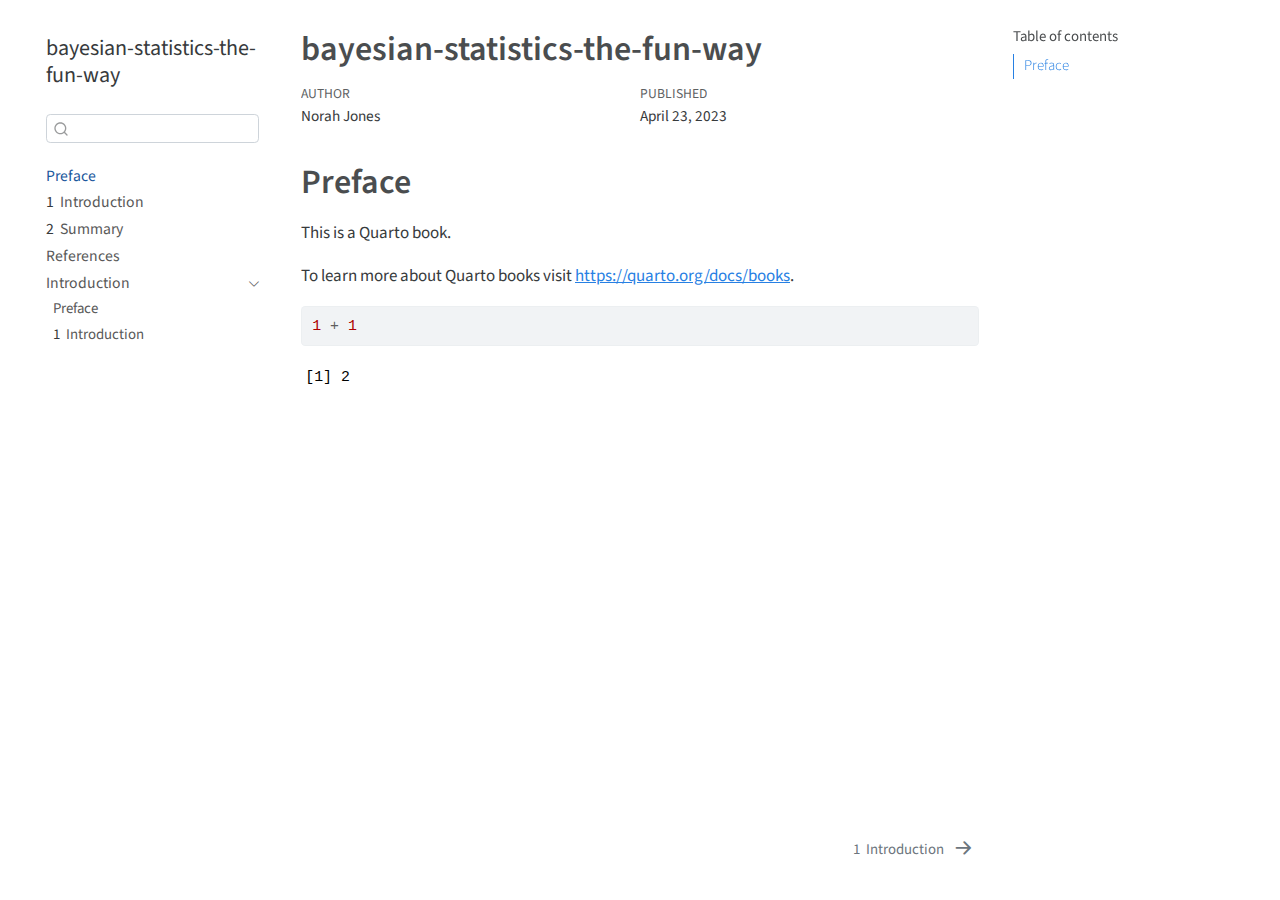
==== _book/index.html @ 89ba782b "_book changes" ====
<!DOCTYPE html>
<html xmlns="http://www.w3.org/1999/xhtml" lang="en" xml:lang="en"><head>

<meta charset="utf-8">
<meta name="generator" content="quarto-1.3.294">

<meta name="viewport" content="width=device-width, initial-scale=1.0, user-scalable=yes">

<meta name="author" content="Norah Jones">
<meta name="dcterms.date" content="2023-04-23">

<title>bayesian-statistics-the-fun-way</title>
<style>
code{white-space: pre-wrap;}
span.smallcaps{font-variant: small-caps;}
div.columns{display: flex; gap: min(4vw, 1.5em);}
div.column{flex: auto; overflow-x: auto;}
div.hanging-indent{margin-left: 1.5em; text-indent: -1.5em;}
ul.task-list{list-style: none;}
ul.task-list li input[type="checkbox"] {
  width: 0.8em;
  margin: 0 0.8em 0.2em -1em; /* quarto-specific, see https://github.com/quarto-dev/quarto-cli/issues/4556 */ 
  vertical-align: middle;
}
/* CSS for syntax highlighting */
pre > code.sourceCode { white-space: pre; position: relative; }
pre > code.sourceCode > span { display: inline-block; line-height: 1.25; }
pre > code.sourceCode > span:empty { height: 1.2em; }
.sourceCode { overflow: visible; }
code.sourceCode > span { color: inherit; text-decoration: inherit; }
div.sourceCode { margin: 1em 0; }
pre.sourceCode { margin: 0; }
@media screen {
div.sourceCode { overflow: auto; }
}
@media print {
pre > code.sourceCode { white-space: pre-wrap; }
pre > code.sourceCode > span { text-indent: -5em; padding-left: 5em; }
}
pre.numberSource code
  { counter-reset: source-line 0; }
pre.numberSource code > span
  { position: relative; left: -4em; counter-increment: source-line; }
pre.numberSource code > span > a:first-child::before
  { content: counter(source-line);
    position: relative; left: -1em; text-align: right; vertical-align: baseline;
    border: none; display: inline-block;
    -webkit-touch-callout: none; -webkit-user-select: none;
    -khtml-user-select: none; -moz-user-select: none;
    -ms-user-select: none; user-select: none;
    padding: 0 4px; width: 4em;
  }
pre.numberSource { margin-left: 3em;  padding-left: 4px; }
div.sourceCode
  {   }
@media screen {
pre > code.sourceCode > span > a:first-child::before { text-decoration: underline; }
}
</style>


<script src="site_libs/quarto-nav/quarto-nav.js"></script>
<script src="site_libs/quarto-nav/headroom.min.js"></script>
<script src="site_libs/clipboard/clipboard.min.js"></script>
<script src="site_libs/quarto-search/autocomplete.umd.js"></script>
<script src="site_libs/quarto-search/fuse.min.js"></script>
<script src="site_libs/quarto-search/quarto-search.js"></script>
<meta name="quarto:offset" content="./">
<link href="./intro.html" rel="next">
<script src="site_libs/quarto-html/quarto.js"></script>
<script src="site_libs/quarto-html/popper.min.js"></script>
<script src="site_libs/quarto-html/tippy.umd.min.js"></script>
<script src="site_libs/quarto-html/anchor.min.js"></script>
<link href="site_libs/quarto-html/tippy.css" rel="stylesheet">
<link href="site_libs/quarto-html/quarto-syntax-highlighting.css" rel="stylesheet" id="quarto-text-highlighting-styles">
<script src="site_libs/bootstrap/bootstrap.min.js"></script>
<link href="site_libs/bootstrap/bootstrap-icons.css" rel="stylesheet">
<link href="site_libs/bootstrap/bootstrap.min.css" rel="stylesheet" id="quarto-bootstrap" data-mode="light">
<script id="quarto-search-options" type="application/json">{
  "location": "sidebar",
  "copy-button": false,
  "collapse-after": 3,
  "panel-placement": "start",
  "type": "textbox",
  "limit": 20,
  "language": {
    "search-no-results-text": "No results",
    "search-matching-documents-text": "matching documents",
    "search-copy-link-title": "Copy link to search",
    "search-hide-matches-text": "Hide additional matches",
    "search-more-match-text": "more match in this document",
    "search-more-matches-text": "more matches in this document",
    "search-clear-button-title": "Clear",
    "search-detached-cancel-button-title": "Cancel",
    "search-submit-button-title": "Submit"
  }
}</script>


</head>

<body class="nav-sidebar floating">

<div id="quarto-search-results"></div>
  <header id="quarto-header" class="headroom fixed-top">
  <nav class="quarto-secondary-nav">
    <div class="container-fluid d-flex">
      <button type="button" class="quarto-btn-toggle btn" data-bs-toggle="collapse" data-bs-target="#quarto-sidebar,#quarto-sidebar-glass" aria-controls="quarto-sidebar" aria-expanded="false" aria-label="Toggle sidebar navigation" onclick="if (window.quartoToggleHeadroom) { window.quartoToggleHeadroom(); }">
        <i class="bi bi-layout-text-sidebar-reverse"></i>
      </button>
      <nav class="quarto-page-breadcrumbs" aria-label="breadcrumb"><ol class="breadcrumb"><li class="breadcrumb-item"><a href="./index.html">Preface</a></li></ol></nav>
      <a class="flex-grow-1" role="button" data-bs-toggle="collapse" data-bs-target="#quarto-sidebar,#quarto-sidebar-glass" aria-controls="quarto-sidebar" aria-expanded="false" aria-label="Toggle sidebar navigation" onclick="if (window.quartoToggleHeadroom) { window.quartoToggleHeadroom(); }">      
      </a>
      <button type="button" class="btn quarto-search-button" aria-label="Search" onclick="window.quartoOpenSearch();">
        <i class="bi bi-search"></i>
      </button>
    </div>
  </nav>
</header>
<!-- content -->
<div id="quarto-content" class="quarto-container page-columns page-rows-contents page-layout-article">
<!-- sidebar -->
  <nav id="quarto-sidebar" class="sidebar collapse collapse-horizontal sidebar-navigation floating overflow-auto">
    <div class="pt-lg-2 mt-2 text-left sidebar-header">
    <div class="sidebar-title mb-0 py-0">
      <a href="./">bayesian-statistics-the-fun-way</a> 
    </div>
      </div>
        <div class="mt-2 flex-shrink-0 align-items-center">
        <div class="sidebar-search">
        <div id="quarto-search" class="" title="Search"></div>
        </div>
        </div>
    <div class="sidebar-menu-container"> 
    <ul class="list-unstyled mt-1">
        <li class="sidebar-item">
  <div class="sidebar-item-container"> 
  <a href="./index.html" class="sidebar-item-text sidebar-link active">
 <span class="menu-text">Preface</span></a>
  </div>
</li>
        <li class="sidebar-item">
  <div class="sidebar-item-container"> 
  <a href="./intro.html" class="sidebar-item-text sidebar-link">
 <span class="menu-text"><span class="chapter-number">1</span>&nbsp; <span class="chapter-title">Introduction</span></span></a>
  </div>
</li>
        <li class="sidebar-item">
  <div class="sidebar-item-container"> 
  <a href="./summary.html" class="sidebar-item-text sidebar-link">
 <span class="menu-text"><span class="chapter-number">2</span>&nbsp; <span class="chapter-title">Summary</span></span></a>
  </div>
</li>
        <li class="sidebar-item">
  <div class="sidebar-item-container"> 
  <a href="./references.html" class="sidebar-item-text sidebar-link">
 <span class="menu-text">References</span></a>
  </div>
</li>
        <li class="sidebar-item sidebar-item-section">
      <div class="sidebar-item-container"> 
            <a href="./part_1.html" class="sidebar-item-text sidebar-link">
 <span class="menu-text">Introduction</span></a>
          <a class="sidebar-item-toggle text-start" data-bs-toggle="collapse" data-bs-target="#quarto-sidebar-section-1" aria-expanded="true" aria-label="Toggle section">
            <i class="bi bi-chevron-right ms-2"></i>
          </a> 
      </div>
      <ul id="quarto-sidebar-section-1" class="collapse list-unstyled sidebar-section depth1 show">  
          <li class="sidebar-item">
  <div class="sidebar-item-container"> 
  <a href="./index.html" class="sidebar-item-text sidebar-link">
 <span class="menu-text">Preface</span></a>
  </div>
</li>
          <li class="sidebar-item">
  <div class="sidebar-item-container"> 
  <a href="./intro.html" class="sidebar-item-text sidebar-link">
 <span class="menu-text"><span class="chapter-number">1</span>&nbsp; <span class="chapter-title">Introduction</span></span></a>
  </div>
</li>
      </ul>
  </li>
    </ul>
    </div>
</nav>
<div id="quarto-sidebar-glass" data-bs-toggle="collapse" data-bs-target="#quarto-sidebar,#quarto-sidebar-glass"></div>
<!-- margin-sidebar -->
    <div id="quarto-margin-sidebar" class="sidebar margin-sidebar">
        <nav id="TOC" role="doc-toc" class="toc-active">
    <h2 id="toc-title">Table of contents</h2>
   
  <ul>
  <li><a href="#preface" id="toc-preface" class="nav-link active" data-scroll-target="#preface">Preface</a></li>
  </ul>
</nav>
    </div>
<!-- main -->
<main class="content" id="quarto-document-content">

<header id="title-block-header" class="quarto-title-block default">
<div class="quarto-title">
<h1 class="title">bayesian-statistics-the-fun-way</h1>
</div>



<div class="quarto-title-meta">

    <div>
    <div class="quarto-title-meta-heading">Author</div>
    <div class="quarto-title-meta-contents">
             <p>Norah Jones </p>
          </div>
  </div>
    
    <div>
    <div class="quarto-title-meta-heading">Published</div>
    <div class="quarto-title-meta-contents">
      <p class="date">April 23, 2023</p>
    </div>
  </div>
  
    
  </div>
  

</header>

<section id="preface" class="level1 unnumbered">
<h1 class="unnumbered">Preface</h1>
<p>This is a Quarto book.</p>
<p>To learn more about Quarto books visit <a href="https://quarto.org/docs/books" class="uri">https://quarto.org/docs/books</a>.</p>
<div class="cell">
<div class="sourceCode cell-code" id="cb1"><pre class="sourceCode r code-with-copy"><code class="sourceCode r"><span id="cb1-1"><a href="#cb1-1" aria-hidden="true" tabindex="-1"></a><span class="dv">1</span> <span class="sc">+</span> <span class="dv">1</span></span></code><button title="Copy to Clipboard" class="code-copy-button"><i class="bi"></i></button></pre></div>
<div class="cell-output cell-output-stdout">
<pre><code>[1] 2</code></pre>
</div>
</div>


</section>

</main> <!-- /main -->
<script id="quarto-html-after-body" type="application/javascript">
window.document.addEventListener("DOMContentLoaded", function (event) {
  const toggleBodyColorMode = (bsSheetEl) => {
    const mode = bsSheetEl.getAttribute("data-mode");
    const bodyEl = window.document.querySelector("body");
    if (mode === "dark") {
      bodyEl.classList.add("quarto-dark");
      bodyEl.classList.remove("quarto-light");
    } else {
      bodyEl.classList.add("quarto-light");
      bodyEl.classList.remove("quarto-dark");
    }
  }
  const toggleBodyColorPrimary = () => {
    const bsSheetEl = window.document.querySelector("link#quarto-bootstrap");
    if (bsSheetEl) {
      toggleBodyColorMode(bsSheetEl);
    }
  }
  toggleBodyColorPrimary();  
  const icon = "";
  const anchorJS = new window.AnchorJS();
  anchorJS.options = {
    placement: 'right',
    icon: icon
  };
  anchorJS.add('.anchored');
  const isCodeAnnotation = (el) => {
    for (const clz of el.classList) {
      if (clz.startsWith('code-annotation-')) {                     
        return true;
      }
    }
    return false;
  }
  const clipboard = new window.ClipboardJS('.code-copy-button', {
    text: function(trigger) {
      const codeEl = trigger.previousElementSibling.cloneNode(true);
      for (const childEl of codeEl.children) {
        if (isCodeAnnotation(childEl)) {
          childEl.remove();
        }
      }
      return codeEl.innerText;
    }
  });
  clipboard.on('success', function(e) {
    // button target
    const button = e.trigger;
    // don't keep focus
    button.blur();
    // flash "checked"
    button.classList.add('code-copy-button-checked');
    var currentTitle = button.getAttribute("title");
    button.setAttribute("title", "Copied!");
    let tooltip;
    if (window.bootstrap) {
      button.setAttribute("data-bs-toggle", "tooltip");
      button.setAttribute("data-bs-placement", "left");
      button.setAttribute("data-bs-title", "Copied!");
      tooltip = new bootstrap.Tooltip(button, 
        { trigger: "manual", 
          customClass: "code-copy-button-tooltip",
          offset: [0, -8]});
      tooltip.show();    
    }
    setTimeout(function() {
      if (tooltip) {
        tooltip.hide();
        button.removeAttribute("data-bs-title");
        button.removeAttribute("data-bs-toggle");
        button.removeAttribute("data-bs-placement");
      }
      button.setAttribute("title", currentTitle);
      button.classList.remove('code-copy-button-checked');
    }, 1000);
    // clear code selection
    e.clearSelection();
  });
  function tippyHover(el, contentFn) {
    const config = {
      allowHTML: true,
      content: contentFn,
      maxWidth: 500,
      delay: 100,
      arrow: false,
      appendTo: function(el) {
          return el.parentElement;
      },
      interactive: true,
      interactiveBorder: 10,
      theme: 'quarto',
      placement: 'bottom-start'
    };
    window.tippy(el, config); 
  }
  const noterefs = window.document.querySelectorAll('a[role="doc-noteref"]');
  for (var i=0; i<noterefs.length; i++) {
    const ref = noterefs[i];
    tippyHover(ref, function() {
      // use id or data attribute instead here
      let href = ref.getAttribute('data-footnote-href') || ref.getAttribute('href');
      try { href = new URL(href).hash; } catch {}
      const id = href.replace(/^#\/?/, "");
      const note = window.document.getElementById(id);
      return note.innerHTML;
    });
  }
      let selectedAnnoteEl;
      const selectorForAnnotation = ( cell, annotation) => {
        let cellAttr = 'data-code-cell="' + cell + '"';
        let lineAttr = 'data-code-annotation="' +  annotation + '"';
        const selector = 'span[' + cellAttr + '][' + lineAttr + ']';
        return selector;
      }
      const selectCodeLines = (annoteEl) => {
        const doc = window.document;
        const targetCell = annoteEl.getAttribute("data-target-cell");
        const targetAnnotation = annoteEl.getAttribute("data-target-annotation");
        const annoteSpan = window.document.querySelector(selectorForAnnotation(targetCell, targetAnnotation));
        const lines = annoteSpan.getAttribute("data-code-lines").split(",");
        const lineIds = lines.map((line) => {
          return targetCell + "-" + line;
        })
        let top = null;
        let height = null;
        let parent = null;
        if (lineIds.length > 0) {
            //compute the position of the single el (top and bottom and make a div)
            const el = window.document.getElementById(lineIds[0]);
            top = el.offsetTop;
            height = el.offsetHeight;
            parent = el.parentElement.parentElement;
          if (lineIds.length > 1) {
            const lastEl = window.document.getElementById(lineIds[lineIds.length - 1]);
            const bottom = lastEl.offsetTop + lastEl.offsetHeight;
            height = bottom - top;
          }
          if (top !== null && height !== null && parent !== null) {
            // cook up a div (if necessary) and position it 
            let div = window.document.getElementById("code-annotation-line-highlight");
            if (div === null) {
              div = window.document.createElement("div");
              div.setAttribute("id", "code-annotation-line-highlight");
              div.style.position = 'absolute';
              parent.appendChild(div);
            }
            div.style.top = top - 2 + "px";
            div.style.height = height + 4 + "px";
            let gutterDiv = window.document.getElementById("code-annotation-line-highlight-gutter");
            if (gutterDiv === null) {
              gutterDiv = window.document.createElement("div");
              gutterDiv.setAttribute("id", "code-annotation-line-highlight-gutter");
              gutterDiv.style.position = 'absolute';
              const codeCell = window.document.getElementById(targetCell);
              const gutter = codeCell.querySelector('.code-annotation-gutter');
              gutter.appendChild(gutterDiv);
            }
            gutterDiv.style.top = top - 2 + "px";
            gutterDiv.style.height = height + 4 + "px";
          }
          selectedAnnoteEl = annoteEl;
        }
      };
      const unselectCodeLines = () => {
        const elementsIds = ["code-annotation-line-highlight", "code-annotation-line-highlight-gutter"];
        elementsIds.forEach((elId) => {
          const div = window.document.getElementById(elId);
          if (div) {
            div.remove();
          }
        });
        selectedAnnoteEl = undefined;
      };
      // Attach click handler to the DT
      const annoteDls = window.document.querySelectorAll('dt[data-target-cell]');
      for (const annoteDlNode of annoteDls) {
        annoteDlNode.addEventListener('click', (event) => {
          const clickedEl = event.target;
          if (clickedEl !== selectedAnnoteEl) {
            unselectCodeLines();
            const activeEl = window.document.querySelector('dt[data-target-cell].code-annotation-active');
            if (activeEl) {
              activeEl.classList.remove('code-annotation-active');
            }
            selectCodeLines(clickedEl);
            clickedEl.classList.add('code-annotation-active');
          } else {
            // Unselect the line
            unselectCodeLines();
            clickedEl.classList.remove('code-annotation-active');
          }
        });
      }
  const findCites = (el) => {
    const parentEl = el.parentElement;
    if (parentEl) {
      const cites = parentEl.dataset.cites;
      if (cites) {
        return {
          el,
          cites: cites.split(' ')
        };
      } else {
        return findCites(el.parentElement)
      }
    } else {
      return undefined;
    }
  };
  var bibliorefs = window.document.querySelectorAll('a[role="doc-biblioref"]');
  for (var i=0; i<bibliorefs.length; i++) {
    const ref = bibliorefs[i];
    const citeInfo = findCites(ref);
    if (citeInfo) {
      tippyHover(citeInfo.el, function() {
        var popup = window.document.createElement('div');
        citeInfo.cites.forEach(function(cite) {
          var citeDiv = window.document.createElement('div');
          citeDiv.classList.add('hanging-indent');
          citeDiv.classList.add('csl-entry');
          var biblioDiv = window.document.getElementById('ref-' + cite);
          if (biblioDiv) {
            citeDiv.innerHTML = biblioDiv.innerHTML;
          }
          popup.appendChild(citeDiv);
        });
        return popup.innerHTML;
      });
    }
  }
});
</script>
<nav class="page-navigation">
  <div class="nav-page nav-page-previous">
  </div>
  <div class="nav-page nav-page-next">
      <a href="./intro.html" class="pagination-link">
        <span class="nav-page-text"><span class="chapter-number">1</span>&nbsp; <span class="chapter-title">Introduction</span></span> <i class="bi bi-arrow-right-short"></i>
      </a>
  </div>
</nav>
</div> <!-- /content -->



</body></html>
---- _book/site_libs/quarto-html/tippy.css ----
.tippy-box[data-animation=fade][data-state=hidden]{opacity:0}[data-tippy-root]{max-width:calc(100vw - 10px)}.tippy-box{position:relative;background-color:#333;color:#fff;border-radius:4px;font-size:14px;line-height:1.4;white-space:normal;outline:0;transition-property:transform,visibility,opacity}.tippy-box[data-placement^=top]>.tippy-arrow{bottom:0}.tippy-box[data-placement^=top]>.tippy-arrow:before{bottom:-7px;left:0;border-width:8px 8px 0;border-top-color:initial;transform-origin:center top}.tippy-box[data-placement^=bottom]>.tippy-arrow{top:0}.tippy-box[data-placement^=bottom]>.tippy-arrow:before{top:-7px;left:0;border-width:0 8px 8px;border-bottom-color:initial;transform-origin:center bottom}.tippy-box[data-placement^=left]>.tippy-arrow{right:0}.tippy-box[data-placement^=left]>.tippy-arrow:before{border-width:8px 0 8px 8px;border-left-color:initial;right:-7px;transform-origin:center left}.tippy-box[data-placement^=right]>.tippy-arrow{left:0}.tippy-box[data-placement^=right]>.tippy-arrow:before{left:-7px;border-width:8px 8px 8px 0;border-right-color:initial;transform-origin:center right}.tippy-box[data-inertia][data-state=visible]{transition-timing-function:cubic-bezier(.54,1.5,.38,1.11)}.tippy-arrow{width:16px;height:16px;color:#333}.tippy-arrow:before{content:"";position:absolute;border-color:transparent;border-style:solid}.tippy-content{position:relative;padding:5px 9px;z-index:1}
---- _book/site_libs/quarto-html/quarto-syntax-highlighting.css ----
/* quarto syntax highlight colors */
:root {
  --quarto-hl-ot-color: #003B4F;
  --quarto-hl-at-color: #657422;
  --quarto-hl-ss-color: #20794D;
  --quarto-hl-an-color: #5E5E5E;
  --quarto-hl-fu-color: #4758AB;
  --quarto-hl-st-color: #20794D;
  --quarto-hl-cf-color: #003B4F;
  --quarto-hl-op-color: #5E5E5E;
  --quarto-hl-er-color: #AD0000;
  --quarto-hl-bn-color: #AD0000;
  --quarto-hl-al-color: #AD0000;
  --quarto-hl-va-color: #111111;
  --quarto-hl-bu-color: inherit;
  --quarto-hl-ex-color: inherit;
  --quarto-hl-pp-color: #AD0000;
  --quarto-hl-in-color: #5E5E5E;
  --quarto-hl-vs-color: #20794D;
  --quarto-hl-wa-color: #5E5E5E;
  --quarto-hl-do-color: #5E5E5E;
  --quarto-hl-im-color: #00769E;
  --quarto-hl-ch-color: #20794D;
  --quarto-hl-dt-color: #AD0000;
  --quarto-hl-fl-color: #AD0000;
  --quarto-hl-co-color: #5E5E5E;
  --quarto-hl-cv-color: #5E5E5E;
  --quarto-hl-cn-color: #8f5902;
  --quarto-hl-sc-color: #5E5E5E;
  --quarto-hl-dv-color: #AD0000;
  --quarto-hl-kw-color: #003B4F;
}

/* other quarto variables */
:root {
  --quarto-font-monospace: SFMono-Regular, Menlo, Monaco, Consolas, "Liberation Mono", "Courier New", monospace;
}

pre > code.sourceCode > span {
  color: #003B4F;
}

code span {
  color: #003B4F;
}

code.sourceCode > span {
  color: #003B4F;
}

div.sourceCode,
div.sourceCode pre.sourceCode {
  color: #003B4F;
}

code span.ot {
  color: #003B4F;
  font-style: inherit;
}

code span.at {
  color: #657422;
  font-style: inherit;
}

code span.ss {
  color: #20794D;
  font-style: inherit;
}

code span.an {
  color: #5E5E5E;
  font-style: inherit;
}

code span.fu {
  color: #4758AB;
  font-style: inherit;
}

code span.st {
  color: #20794D;
  font-style: inherit;
}

code span.cf {
  color: #003B4F;
  font-style: inherit;
}

code span.op {
  color: #5E5E5E;
  font-style: inherit;
}

code span.er {
  color: #AD0000;
  font-style: inherit;
}

code span.bn {
  color: #AD0000;
  font-style: inherit;
}

code span.al {
  color: #AD0000;
  font-style: inherit;
}

code span.va {
  color: #111111;
  font-style: inherit;
}

code span.bu {
  font-style: inherit;
}

code span.ex {
  font-style: inherit;
}

code span.pp {
  color: #AD0000;
  font-style: inherit;
}

code span.in {
  color: #5E5E5E;
  font-style: inherit;
}

code span.vs {
  color: #20794D;
  font-style: inherit;
}

code span.wa {
  color: #5E5E5E;
  font-style: italic;
}

code span.do {
  color: #5E5E5E;
  font-style: italic;
}

code span.im {
  color: #00769E;
  font-style: inherit;
}

code span.ch {
  color: #20794D;
  font-style: inherit;
}

code span.dt {
  color: #AD0000;
  font-style: inherit;
}

code span.fl {
  color: #AD0000;
  font-style: inherit;
}

code span.co {
  color: #5E5E5E;
  font-style: inherit;
}

code span.cv {
  color: #5E5E5E;
  font-style: italic;
}

code span.cn {
  color: #8f5902;
  font-style: inherit;
}

code span.sc {
  color: #5E5E5E;
  font-style: inherit;
}

code span.dv {
  color: #AD0000;
  font-style: inherit;
}

code span.kw {
  color: #003B4F;
  font-style: inherit;
}

.prevent-inlining {
  content: "</";
}

/*# sourceMappingURL=debc5d5d77c3f9108843748ff7464032.css.map */
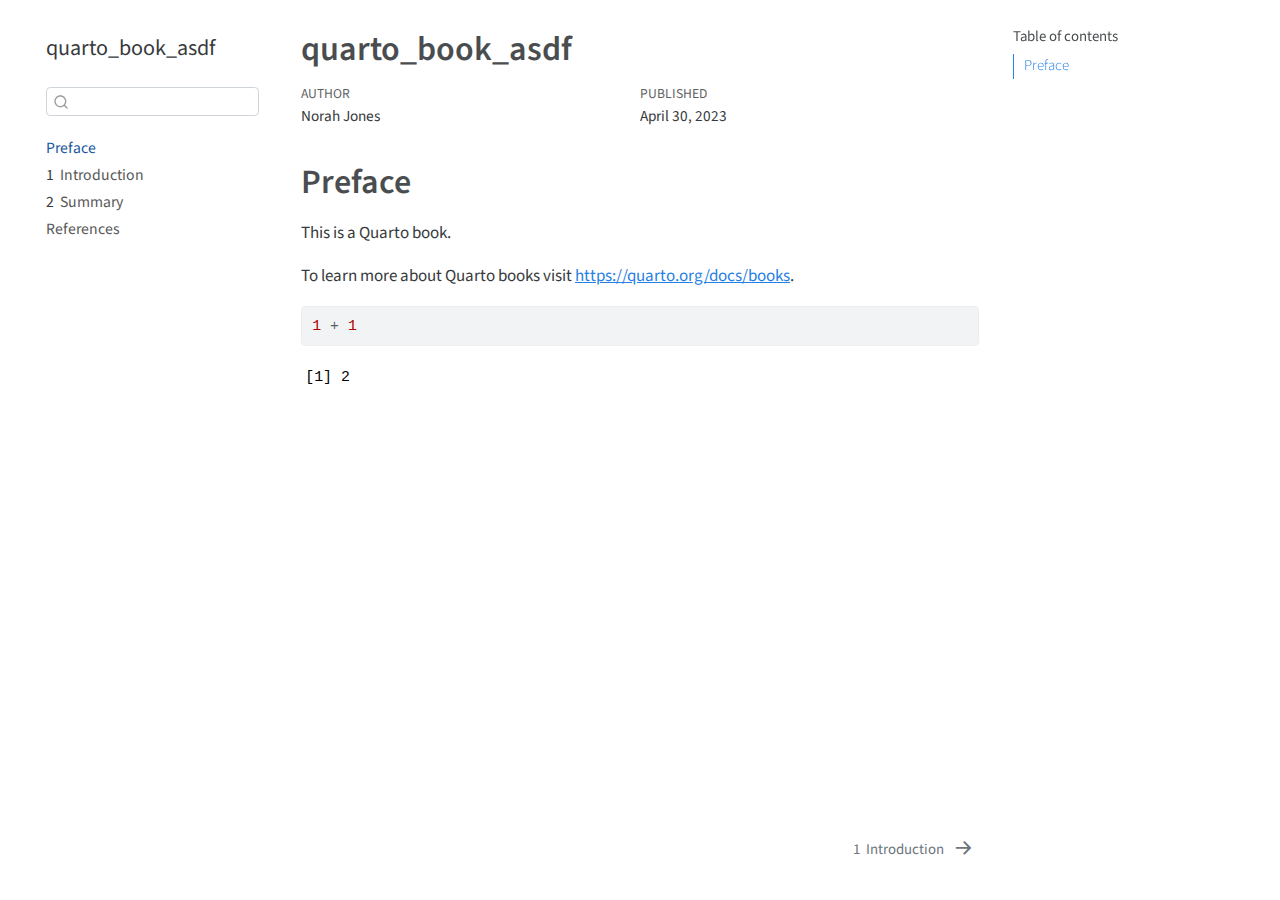
==== commit 6581a6b6: "refactor" ====
--- a/_book/index.html
+++ b/_book/index.html
@@ -7,9 +7,9 @@
 <meta name="viewport" content="width=device-width, initial-scale=1.0, user-scalable=yes">
 
 <meta name="author" content="Norah Jones">
-<meta name="dcterms.date" content="2023-04-23">
-
-<title>bayesian-statistics-the-fun-way</title>
+<meta name="dcterms.date" content="2023-04-30">
+
+<title>quarto_book_asdf</title>
 <style>
 code{white-space: pre-wrap;}
 span.smallcaps{font-variant: small-caps;}
@@ -123,7 +123,7 @@
   <nav id="quarto-sidebar" class="sidebar collapse collapse-horizontal sidebar-navigation floating overflow-auto">
     <div class="pt-lg-2 mt-2 text-left sidebar-header">
     <div class="sidebar-title mb-0 py-0">
-      <a href="./">bayesian-statistics-the-fun-way</a> 
+      <a href="./">quarto_book_asdf</a> 
     </div>
       </div>
         <div class="mt-2 flex-shrink-0 align-items-center">
@@ -157,29 +157,6 @@
  <span class="menu-text">References</span></a>
   </div>
 </li>
-        <li class="sidebar-item sidebar-item-section">
-      <div class="sidebar-item-container"> 
-            <a href="./part_1.html" class="sidebar-item-text sidebar-link">
- <span class="menu-text">Introduction</span></a>
-          <a class="sidebar-item-toggle text-start" data-bs-toggle="collapse" data-bs-target="#quarto-sidebar-section-1" aria-expanded="true" aria-label="Toggle section">
-            <i class="bi bi-chevron-right ms-2"></i>
-          </a> 
-      </div>
-      <ul id="quarto-sidebar-section-1" class="collapse list-unstyled sidebar-section depth1 show">  
-          <li class="sidebar-item">
-  <div class="sidebar-item-container"> 
-  <a href="./index.html" class="sidebar-item-text sidebar-link">
- <span class="menu-text">Preface</span></a>
-  </div>
-</li>
-          <li class="sidebar-item">
-  <div class="sidebar-item-container"> 
-  <a href="./intro.html" class="sidebar-item-text sidebar-link">
- <span class="menu-text"><span class="chapter-number">1</span>&nbsp; <span class="chapter-title">Introduction</span></span></a>
-  </div>
-</li>
-      </ul>
-  </li>
     </ul>
     </div>
 </nav>
@@ -199,7 +176,7 @@
 
 <header id="title-block-header" class="quarto-title-block default">
 <div class="quarto-title">
-<h1 class="title">bayesian-statistics-the-fun-way</h1>
+<h1 class="title">quarto_book_asdf</h1>
 </div>
 
 
@@ -216,7 +193,7 @@
     <div>
     <div class="quarto-title-meta-heading">Published</div>
     <div class="quarto-title-meta-contents">
-      <p class="date">April 23, 2023</p>
+      <p class="date">April 30, 2023</p>
     </div>
   </div>
   
